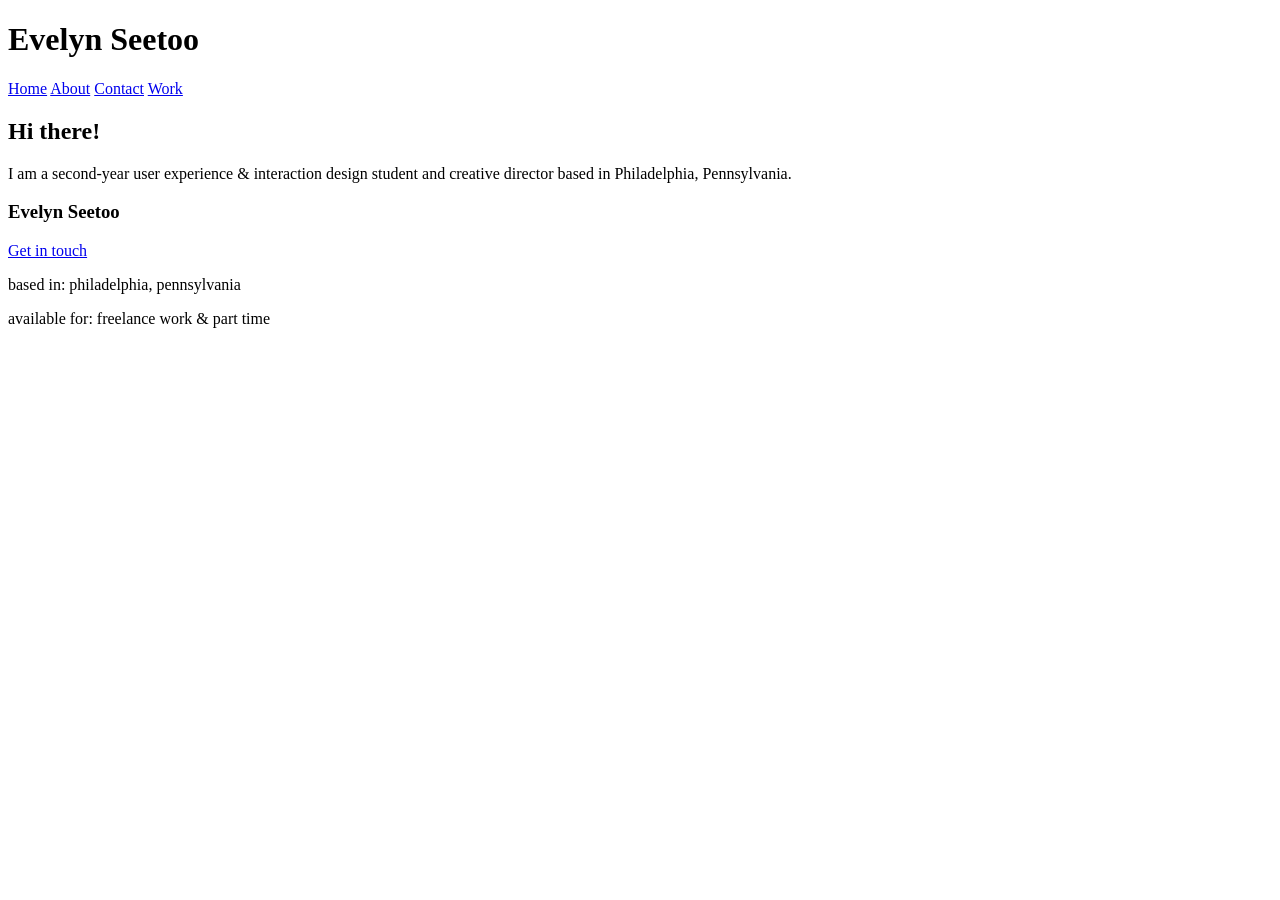
==== index.html @ f8460887 "update links w _blank" ====
<!DOCTYPE html>
<html lang="en">
<head>
    <meta charset="UTF-8">
    <meta name="viewport" content="width=device-width, initial-scale=1.0">
    <title>Evelyn Seetoo</title>
</head>
<body>
    <header>
        <h1>Evelyn Seetoo</h1>
    </header>

    <nav>
        <a href="index.html">Home</a>
        <a href="about.html">About</a>
        <a href="contact.html">Contact</a>
        <a href="work.html">Work</a>
    </nav>
    <main>
        <h2>Hi there!</h2>
        <p>I am a second-year user experience & interaction design student and creative director based in Philadelphia, Pennsylvania.</p>
    </main> 
    <footer>
        <div>
        <h3>Evelyn Seetoo</h3>
          <!-- Prompt answered by Google AI Overview: "html add email link"-->
        <p><a href="mailto:evieseetoo@gmail.com">Get in touch</a>
        <p>based in: philadelphia, pennsylvania</p>
        <p>available for: freelance work & part time</p>
        </div> 
    </footer>   
</body>
</html>
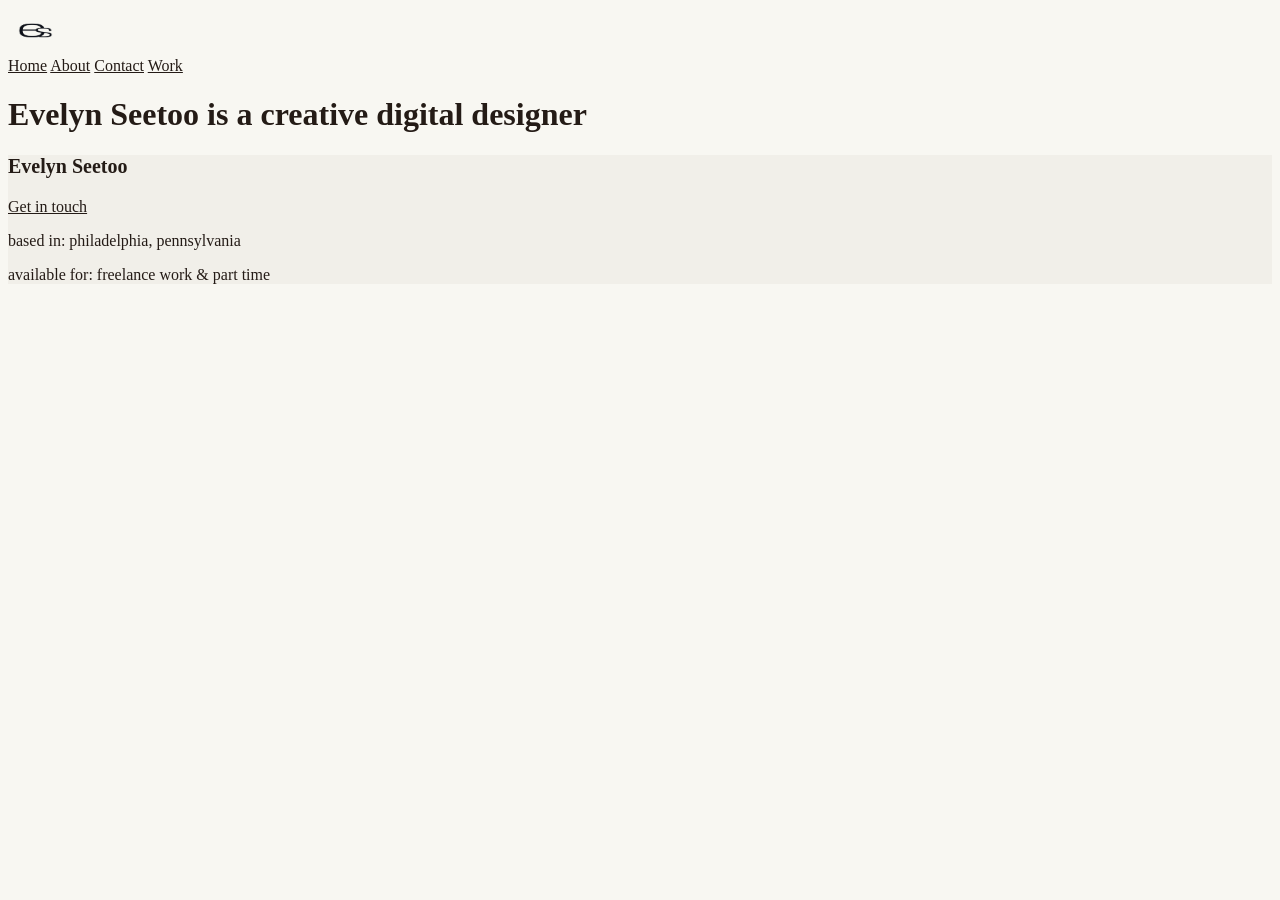
==== commit d2c196dc: "update add css root filled out colors and applied them throughout styleguide" ====
--- a/index.html
+++ b/index.html
@@ -4,12 +4,12 @@
     <meta charset="UTF-8">
     <meta name="viewport" content="width=device-width, initial-scale=1.0">
     <title>Evelyn Seetoo</title>
+    <link rel="stylesheet" href="styles.css">
 </head>
 <body>
     <header>
-        <h1>Evelyn Seetoo</h1>
+        <img src = "media/logo/ES_LOGO.png" alt = "lowercase letters e and s" width = "55" height = "45">
     </header>
-
     <nav>
         <a href="index.html">Home</a>
         <a href="about.html">About</a>
@@ -17,14 +17,13 @@
         <a href="work.html">Work</a>
     </nav>
     <main>
-        <h2>Hi there!</h2>
-        <p>I am a second-year user experience & interaction design student and creative director based in Philadelphia, Pennsylvania.</p>
+        <h1>Evelyn Seetoo is a creative digital designer</h1>
     </main> 
     <footer>
         <div>
         <h3>Evelyn Seetoo</h3>
           <!-- Prompt answered by Google AI Overview: "html add email link"-->
-        <p><a href="mailto:evieseetoo@gmail.com">Get in touch</a>
+        <p><a href="mailto:evieseetoo@gmail.com" target="_blank" rel="noopener noreferrer">Get in touch</a>
         <p>based in: philadelphia, pennsylvania</p>
         <p>available for: freelance work & part time</p>
         </div> 
--- a/styles.css
+++ b/styles.css
@@ -0,0 +1,108 @@
+:root{
+    --background-beige: #F8F7F2;
+    --footer-beige: #F1EFE9;
+    --dark-text: #241B16;
+    --light-text: #ccc;
+    --accent-red: #E8334A;
+    --accent-blue: #0057E1;
+}
+
+body {
+    background: var(--background-beige);
+    color: var(--dark-text);
+}   
+
+body a {
+    color: var(--dark-text);
+}
+
+body a:hover {
+    color: var(--accent-blue);
+}
+
+header {
+    background: var(--background-beige);
+    color: var(--dark-text);
+}
+
+nav {
+    background: var(--background-beige);
+    color: var(--dark-text);
+}
+
+nav a {
+    color: var(--dark-text);
+}
+
+nav a:hover {
+    color: var(--accent-blue);
+}  
+
+main {
+    background: var(--background-beige);
+    color: var(--dark-text);
+}
+
+main a {
+    color: var(--dark-text);
+}
+
+main a:hover {
+    color: var(--accent-blue);
+}
+
+main #contact_main {
+    background: var(--accent-red);
+    color: var(--light-text);
+}
+
+footer {
+    background: var(--footer-beige);
+    color: var(--dark-text);
+}
+
+footer a {
+    color: var(--dark-text);
+}
+
+footer a:hover {
+    color: var(--accent-blue);
+}
+
+
+.button {
+    background: var(--footer-beige);
+    color: var(--dark-text);
+}
+
+button a:hover {
+    background: var(--accent-blue);
+    color: #fff;
+}
+
+button :focus-visible {
+    outline: 2px solid var(--accent-blue);
+    outline-offset: 2px;
+}
+
+
+h1 {
+    font-size: 2em;
+}
+
+h2 {
+    font-size: 1.5em;
+}
+
+h3 {
+    font-size: 1.25em;
+}
+
+p {
+    font-size: 1em;
+}
+
+
+main p {
+    /* main p selector */
+}
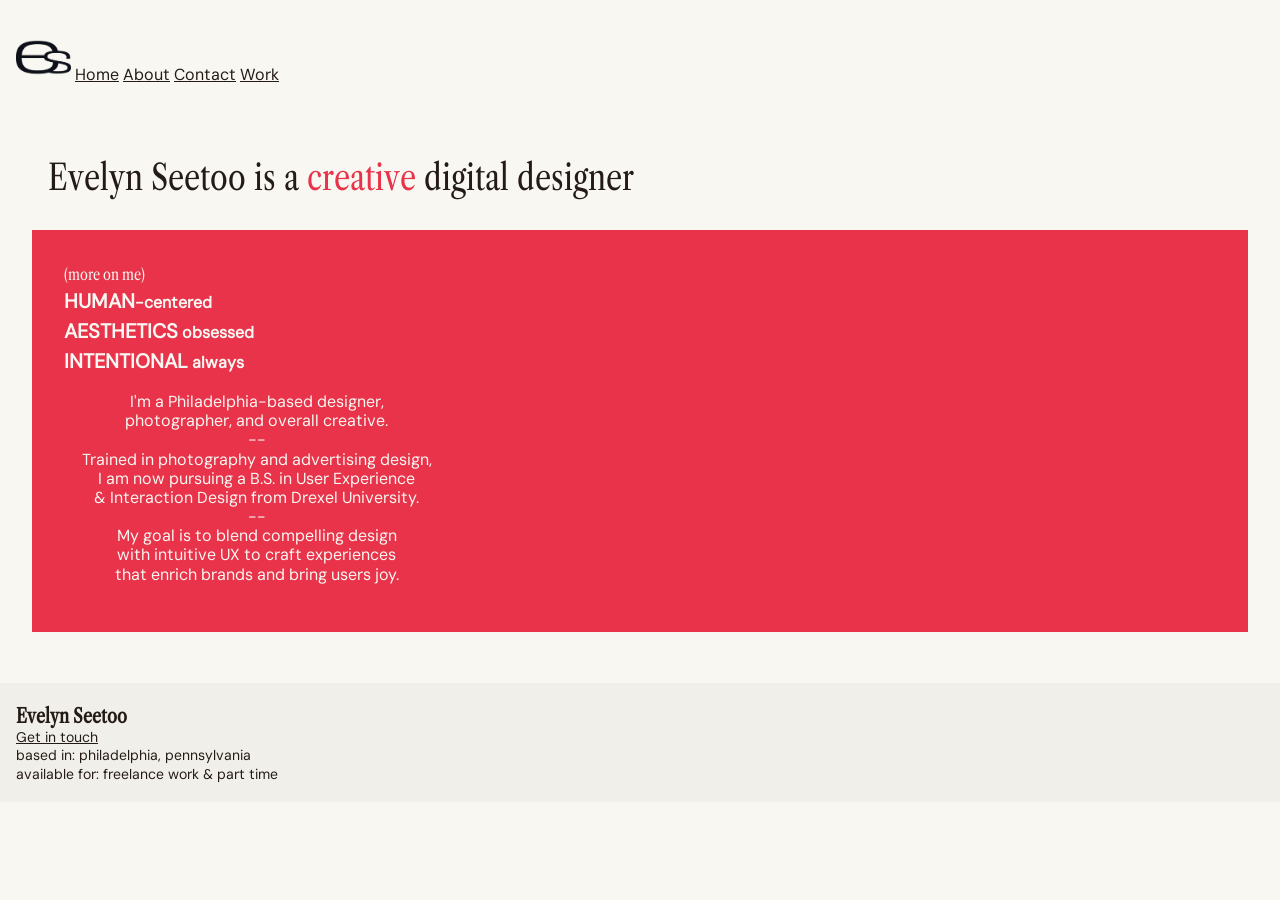
==== commit 2c0a4322: "update start box" ====
--- a/index.html
+++ b/index.html
@@ -8,16 +8,34 @@
 </head>
 <body>
     <header>
-        <img src = "media/logo/ES_LOGO.png" alt = "lowercase letters e and s" width = "55" height = "45">
+       
     </header>
     <nav>
+        <img src = "media/logo/ES_LOGO.png" alt = "lowercase letters e and s" width = "55" height = "45">
         <a href="index.html">Home</a>
         <a href="about.html">About</a>
         <a href="contact.html">Contact</a>
         <a href="work.html">Work</a>
+
     </nav>
     <main>
-        <h1>Evelyn Seetoo is a creative digital designer</h1>
+        <div id = "intro">
+            <h1 id="ES">Evelyn Seetoo is a <span id="creative">creative</span> digital designer</h1>
+        </div>
+
+        <div id = "more_on_me">
+            <h4 id =>(more on me)</h4>
+            <p class ="about_adj"> <span class = "about_emphasis">HUMAN</span>-centered<p>
+            <p class ="about_adj"> <span class = "about_emphasis">AESTHETICS</span> obsessed</p>
+            <p class ="about_adj"> <span class = "about_emphasis">INTENTIONAL</span> always</p>
+            <div id = "more_text">
+            <p>I'm a Philadelphia-based designer, photographer, and overall creative.</p>
+            <p> -- </p>
+            <p>Trained in photography and advertising design, I am now pursuing a B.S. in User Experience & Interaction Design from Drexel University.</p>
+            <p> -- </p>
+            <p>My goal is to blend compelling design with intuitive UX to craft experiences that enrich brands and bring users joy.</p>
+            </div>
+        </div>
     </main> 
     <footer>
         <div>
--- a/styles.css
+++ b/styles.css
@@ -5,7 +5,82 @@
     --light-text: #ccc;
     --accent-red: #E8334A;
     --accent-blue: #0057E1;
-}
+
+    --font-size-small: 0.875rem; 
+    --font-size-base: 1rem;
+    --font-size-large: 1.25rem; 
+    --font-size-h2: 1.5rem; 
+    --font-size-heading: 2.25rem; 
+
+    --space-base: 1rem;
+}
+
+* {
+    box-sizing: border-box;
+    margin: 0;
+    padding: 0;
+}
+
+
+
+
+@font-face {
+    font-family: 'Xmind-Italic';
+    src: url('fonts/Xmind-Italic.woff2') format('woff2');
+    font-weight: normal;
+    font-style: italic;
+    font-display: swap;
+}
+
+@font-face {
+    font-family: 'Xmind';
+    src: url('fonts/Xmind-Regular.woff2') format('woff2');
+    font-weight: normal;
+    font-style: normal;
+    font-display: swap;
+}
+
+@font-face {
+    font-family: 'Belgrano';
+    src: url('fonts/Belgrano-Regular.woff2') format('woff2');
+    font-weight: normal;
+    font-style: normal;
+    font-display: swap;
+}
+
+@font-face {
+    font-family: 'DM Sans Italic';
+    src: url('fonts/DMSans-9ptItalic.woff2') format('woff2');
+    font-weight: normal;
+    font-style: italic;
+    font-display: swap;
+
+}   @font-face {
+    font-family: 'DM Sans';
+    src: url('fonts/DMSans-9ptRegular.woff2') format('woff2');
+    font-weight: normal;
+    font-style: normal;
+    font-display: swap;
+}
+
+@font-face {
+    font-family: 'Libre Italic';
+    src: url('fonts/LibreCaslonCondensed-Italic.woff2') format('woff2');
+    font-weight: normal;
+    font-style: italic;
+    font-display: swap;
+}
+
+@font-face {
+    font-family: 'Libre';
+    src: url('fonts/LibreCaslonCondensed-Regular.woff2') format('woff2');
+    font-weight: normal;
+    font-style: normal;
+    font-display: swap;
+}
+
+
+
 
 body {
     background: var(--background-beige);
@@ -20,6 +95,15 @@
     color: var(--accent-blue);
 }
 
+body#contact {
+    background: var(--accent-red);
+    color: var(--dark-text);
+}
+
+#contact-me a{
+    font-size: var(--font-size-base);
+}
+
 header {
     background: var(--background-beige);
     color: var(--dark-text);
@@ -28,6 +112,23 @@
 nav {
     background: var(--background-beige);
     color: var(--dark-text);
+     font-family: 
+       'DM Sans',
+        system-ui,
+		-apple-system,
+		BlinkMacSystemFont,
+		'Segoe UI',
+		Roboto,
+		sans-serif;
+    font-weight: 400;
+    font-size: var(--font-size-base);
+    margin-block: var(--space-base);
+    margin-inline: auto;
+    padding: 1.2rem 1rem;
+}
+
+.nav_links {
+    justify-content: left;
 }
 
 nav a {
@@ -41,28 +142,72 @@
 main {
     background: var(--background-beige);
     color: var(--dark-text);
-}
+    margin-block: var(--space-base);
+    margin-inline: auto;
+    padding: 1.2rem 1rem;
+}
+
+#ES {
+    padding: 1.2rem 2rem;
+}
+
+#creative {
+    color: var(--accent-red);
+}
+
 
 main a {
     color: var(--dark-text);
+    font-family: 
+       'DM Sans',
+        system-ui,
+		-apple-system,
+		BlinkMacSystemFont,
+		'Segoe UI',
+		Roboto,
+		sans-serif;
+    font-weight: 550;
+    font-size: var(--font-size-large);
 }
 
 main a:hover {
     color: var(--accent-blue);
 }
 
-main #contact_main {
-    background: var(--accent-red);
-    color: var(--light-text);
-}
-
 footer {
     background: var(--footer-beige);
     color: var(--dark-text);
+    line-height: 1.3;
+    margin-block: var(--space-base);
+    margin-inline: auto;
+    padding: 1.2rem 1rem;
+}
+
+footer p {
+    font-family: 
+       'DM Sans',
+        system-ui,
+        -apple-system,
+        BlinkMacSystemFont,
+        'Segoe UI',
+        Roboto,
+        sans-serif;
+    font-weight: 400;
+    font-size: var(--font-size-small);
 }
 
 footer a {
     color: var(--dark-text);
+    font-family: 
+       'DM Sans',
+        system-ui,
+		-apple-system,
+		BlinkMacSystemFont,
+		'Segoe UI',
+		Roboto,
+		sans-serif;
+    font-weight: 550;
+    font-size: var(--font-size-small);
 }
 
 footer a:hover {
@@ -80,29 +225,119 @@
     color: #fff;
 }
 
-button :focus-visible {
+button:focus-visible {
     outline: 2px solid var(--accent-blue);
     outline-offset: 2px;
 }
 
 
 h1 {
-    font-size: 2em;
+    font-size: var(--font-size-heading);
+    font-family: 
+       'Libre',
+        system-ui,
+		-apple-system,
+		BlinkMacSystemFont,
+		'Segoe UI',
+		Roboto,
+		sans-serif;
+        font-weight: 450;
+    line-height: 1;
 }
 
 h2 {
-    font-size: 1.5em;
+    font-size: var(--font-size-h2);
+    font-family: 
+       'Libre',
+        system-ui,
+		-apple-system,
+		BlinkMacSystemFont,
+		'Segoe UI',
+		Roboto,
+		sans-serif;
+    font-weight: 400
 }
 
 h3 {
-    font-size: 1.25em;
+    font-size: var(--font-size-large);
+    font-family: 
+       'Libre',
+        system-ui,
+		-apple-system,
+		BlinkMacSystemFont,
+		'Segoe UI',
+		Roboto,
+		sans-serif;
+    font-weight: 1000
+}
+
+h4 {
+    font-size: var(--font-size-base);
+    font-family: 
+       'Libre',
+        system-ui,
+        -apple-system,
+        BlinkMacSystemFont,
+        'Segoe UI',
+        Roboto,
+        sans-serif;
+    font-weight: 400
 }
 
 p {
-    font-size: 1em;
-}
-
-
-main p {
-    /* main p selector */
-}
+    font-size: var(--font-size-base);
+    font-family: 
+       'DM Sans',
+        system-ui,
+		-apple-system,
+		BlinkMacSystemFont,
+		'Segoe UI',
+		Roboto,
+		sans-serif;
+    font-weight: 400;
+    max-width: 35ch;
+    text-wrap: balance;
+}
+#disaster-description {
+    font-size: var(--font-size-small);
+    font-family: 
+       'DM Sans',
+        system-ui,
+		-apple-system,
+		BlinkMacSystemFont,
+		'Segoe UI',
+		Roboto,
+		sans-serif;
+    font-weight: 400;
+    max-width: 35ch;
+    text-wrap: balance;
+    text-decoration: underline;
+}
+
+#more_on_me {
+    background: var(--accent-red);
+    margin: var(--space-base);
+    line-height: 1.5;
+    padding: 2rem;
+    max-width: 200ch;
+    color: var(--background-beige);
+    font-weight: 300;
+    text-wrap: balance;
+}
+
+
+.about_emphasis {
+    font-size: var(--font-size-large);
+}
+
+.about_adj {
+    font-weight:bold;
+}
+
+#more_text {
+    line-height: 1.2;
+    padding: 1rem 0;
+    text-align: center;
+    text-wrap: balance;
+}
+
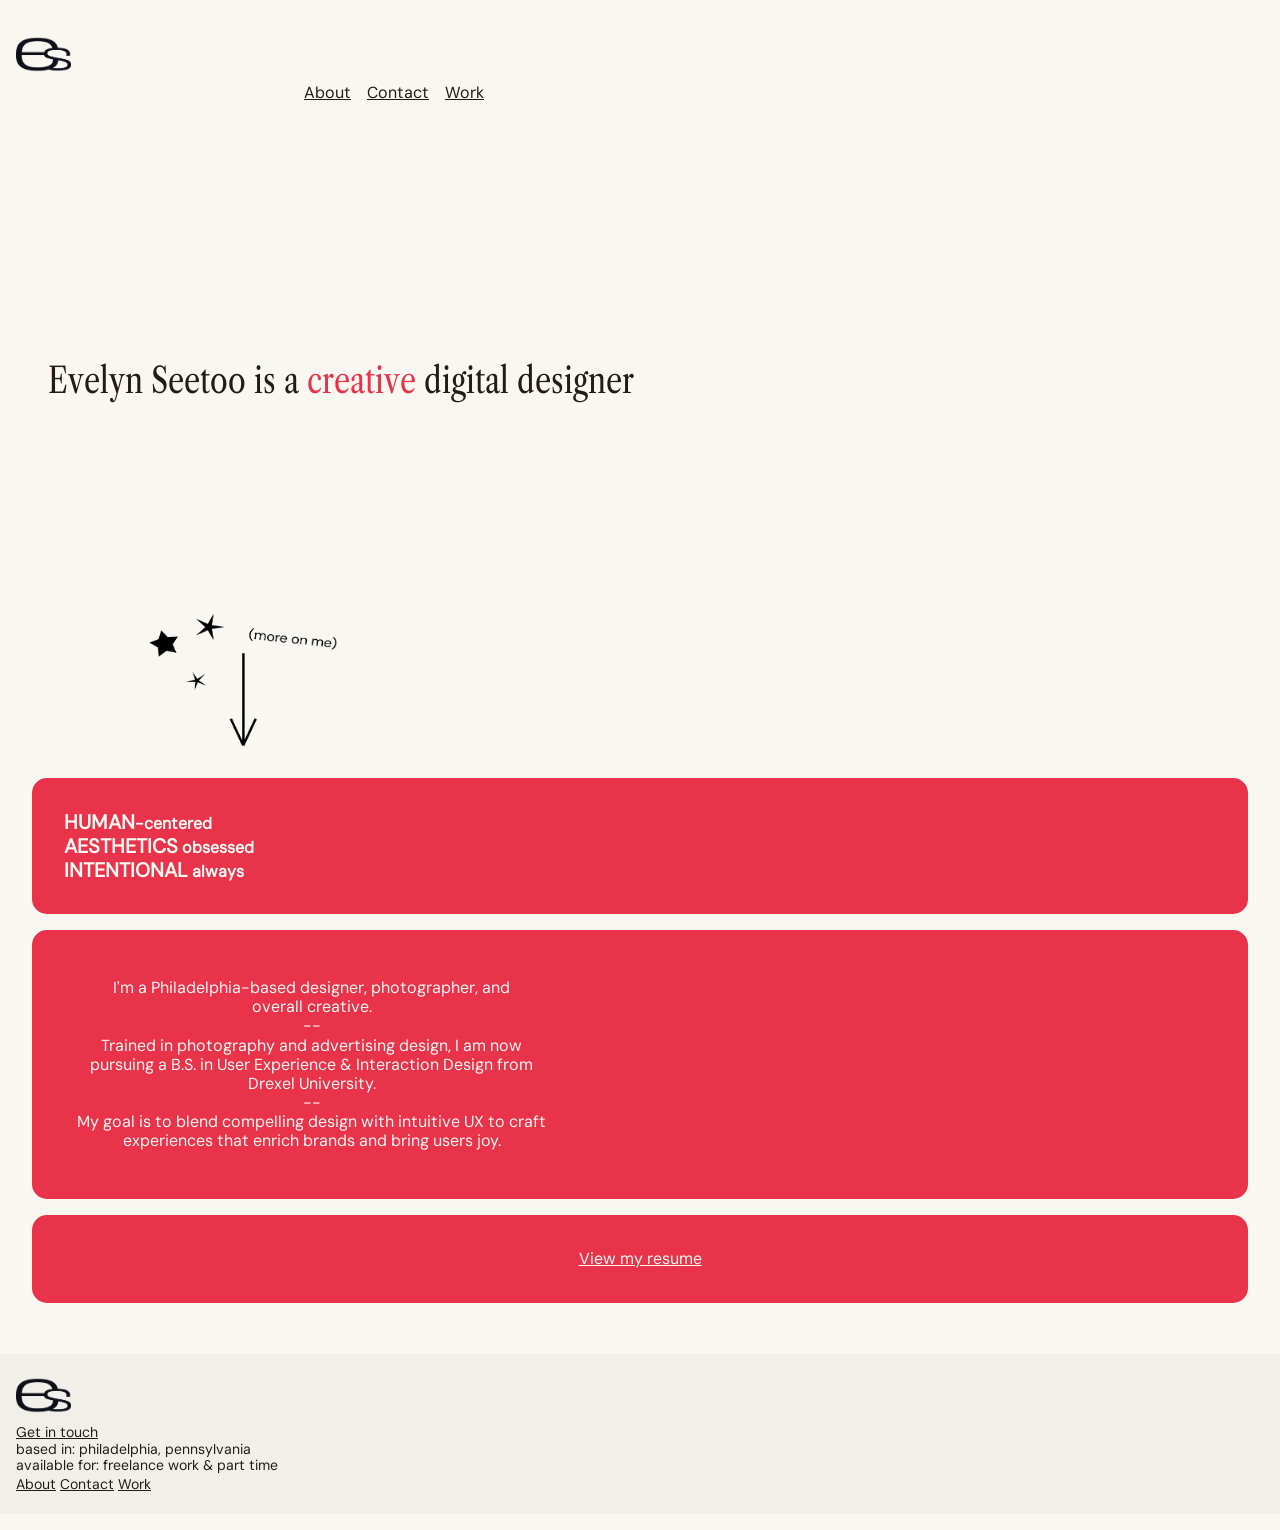
==== commit 822a1dc3: "update lots of boxes" ====
--- a/index.html
+++ b/index.html
@@ -11,23 +11,33 @@
        
     </header>
     <nav>
-        <img src = "media/logo/ES_LOGO.png" alt = "lowercase letters e and s" width = "55" height = "45">
-        <a href="index.html">Home</a>
-        <a href="about.html">About</a>
-        <a href="contact.html">Contact</a>
-        <a href="work.html">Work</a>
-
+        <div class="logo">
+            <a href="index.html">
+                <img src = "media/logo/ES_LOGO.png" alt = "lowercase letters e and s" width = "55" height = "45">
+                </a>
+        </div>
+        <div class="nav-links">
+            <a href="about.html">About</a>
+            <a href="contact.html">Contact</a>
+            <a href="work.html">Work</a>
+        </div>
     </nav>
     <main>
         <div id = "intro">
             <h1 id="ES">Evelyn Seetoo is a <span id="creative">creative</span> digital designer</h1>
         </div>
 
-        <div id = "more_on_me">
-            <h4 id =>(more on me)</h4>
+        <div id = "arrow">
+            <img src = "media/misc/more_arrow.png" alt = "downward arrow and text that reads more on me" width = "230" height = "150">
+        </div>
+
+        <div id = "more_on_me1">
             <p class ="about_adj"> <span class = "about_emphasis">HUMAN</span>-centered<p>
             <p class ="about_adj"> <span class = "about_emphasis">AESTHETICS</span> obsessed</p>
             <p class ="about_adj"> <span class = "about_emphasis">INTENTIONAL</span> always</p>
+        </div>
+        
+        <div id = "more_on_me2">
             <div id = "more_text">
             <p>I'm a Philadelphia-based designer, photographer, and overall creative.</p>
             <p> -- </p>
@@ -36,14 +46,23 @@
             <p>My goal is to blend compelling design with intuitive UX to craft experiences that enrich brands and bring users joy.</p>
             </div>
         </div>
+
+        <div class = "red-box-link">
+            <a id="resume-link" href="https://drive.google.com/file/d/1tbAzvRfdr1KROonHQZoAgHc42u5cNq7V/view?usp=sharing" target="_blank" rel="noopener noreferrer">View my resume</a>
+        </div>
     </main> 
     <footer>
         <div>
-        <h3>Evelyn Seetoo</h3>
+            <a href="index.html">
+                <img src = "media/logo/ES_LOGO.png" alt = "lowercase letters e and s" width = "55" height = "45">
+                </a>
           <!-- Prompt answered by Google AI Overview: "html add email link"-->
         <p><a href="mailto:evieseetoo@gmail.com" target="_blank" rel="noopener noreferrer">Get in touch</a>
         <p>based in: philadelphia, pennsylvania</p>
         <p>available for: freelance work & part time</p>
+        <a href="about.html">About</a>
+        <a href="contact.html">Contact</a>
+        <a href="work.html">Work</a>
         </div> 
     </footer>   
 </body>
--- a/styles.css
+++ b/styles.css
@@ -95,9 +95,13 @@
     color: var(--accent-blue);
 }
 
-body#contact {
-    background: var(--accent-red);
-    color: var(--dark-text);
+#contact-me {
+    margin-block: var(--space-base);
+    margin-inline: auto;
+    padding: 1.2rem 1rem;
+    line-height: 1.3;
+    background: var(--footer-beige);
+    border: var(--dark-text) 1px solid;
 }
 
 #contact-me a{
@@ -124,12 +128,9 @@
     font-size: var(--font-size-base);
     margin-block: var(--space-base);
     margin-inline: auto;
-    padding: 1.2rem 1rem;
-}
-
-.nav_links {
-    justify-content: left;
-}
+    padding: 1rem 1rem;
+}
+
 
 nav a {
     color: var(--dark-text);
@@ -139,16 +140,25 @@
     color: var(--accent-blue);
 }  
 
+.nav-links {
+    display: flex;
+    gap: 1rem;
+    align-items: center;
+    padding: 0rem 18rem;
+}
+
+.logo{
+    display: flex;
+    align-items: center;
+}
+
 main {
     background: var(--background-beige);
     color: var(--dark-text);
     margin-block: var(--space-base);
     margin-inline: auto;
     padding: 1.2rem 1rem;
-}
-
-#ES {
-    padding: 1.2rem 2rem;
+    line-height: 1.3;
 }
 
 #creative {
@@ -181,6 +191,7 @@
     margin-block: var(--space-base);
     margin-inline: auto;
     padding: 1.2rem 1rem;
+    gap: 2rem;
 }
 
 footer p {
@@ -243,6 +254,8 @@
 		sans-serif;
         font-weight: 450;
     line-height: 1;
+    margin-block: var(--space-base);
+    
 }
 
 h2 {
@@ -255,7 +268,9 @@
 		'Segoe UI',
 		Roboto,
 		sans-serif;
-    font-weight: 400
+    font-weight: 400;
+    line-height: 1;
+    margin-block: var(--space-base);
 }
 
 h3 {
@@ -268,7 +283,9 @@
 		'Segoe UI',
 		Roboto,
 		sans-serif;
-    font-weight: 1000
+    font-weight: 1000;
+    line-height: .5;
+    margin-block: var(--space-base);
 }
 
 h4 {
@@ -281,7 +298,9 @@
         'Segoe UI',
         Roboto,
         sans-serif;
-    font-weight: 400
+    font-weight: 400;
+    line-height: 1;
+    margin-block: var(--space-base);
 }
 
 p {
@@ -295,8 +314,9 @@
 		Roboto,
 		sans-serif;
     font-weight: 400;
-    max-width: 35ch;
-    text-wrap: balance;
+    max-width: 45ch;
+    text-wrap: pretty;
+    line-height: 1.2;
 }
 #disaster-description {
     font-size: var(--font-size-small);
@@ -314,15 +334,71 @@
     text-decoration: underline;
 }
 
-#more_on_me {
+#more_on_me1 {
     background: var(--accent-red);
     margin: var(--space-base);
     line-height: 1.5;
     padding: 2rem;
-    max-width: 200ch;
     color: var(--background-beige);
     font-weight: 300;
     text-wrap: balance;
+    border-radius: 15px;
+}
+
+
+
+#more_on_me2 {
+    background: var(--accent-red);
+    margin: var(--space-base);
+    line-height: 1.5;
+    padding: 2rem;
+    color: var(--background-beige);
+    font-weight: 300;
+    text-wrap: balance;
+    border-radius: 15px;
+}
+
+
+.red-box-link {
+    background: var(--accent-red);
+    margin: var(--space-base);
+    line-height: 1.5;
+    padding: 2rem;
+    color: var(--background-beige);
+    font-weight: 300;
+    text-wrap: balance;
+    border-radius: 15px;
+    text-align: center;
+}
+
+.red-box-link a {
+    color: var(--background-beige);
+    text-decoration: underline;
+}
+
+.red-box-link a:hover {
+    color: var(--dark-text);
+    text-decoration: underline;
+}
+
+#resume-link{
+    font-size: var(--font-size-base);
+    font-family: 
+       'DM Sans',
+        system-ui,
+		-apple-system,
+		BlinkMacSyste mFont,
+		'Segoe UI',
+		Roboto,
+		sans-serif;
+    font-weight: 400;
+    max-width: 35ch;
+    text-wrap: balance;
+    color: var(--background-beige);
+}
+
+#resume-link:hover {
+    color: var(--dark-text);
 }
 
 
@@ -341,3 +417,32 @@
     text-wrap: balance;
 }
 
+#ES {
+    padding: 12rem 2rem;
+}
+
+#arrow {
+    padding: 0rem 0rem 0rem 7rem;
+}
+
+.experience_description {
+    background: var(--footer-beige);
+    text-wrap: balance;
+    border-radius: 15px;
+    padding: 1rem;
+    border: 1px solid var(--dark-text);
+}
+
+#about {
+    margin-block: var(--space-base);
+    margin-inline: auto;
+    padding: 1.2rem 1rem;
+    line-height: 1.3;
+    margin-top: 2rem;
+    margin-bottom: 2rem;
+}
+
+
+
+
+
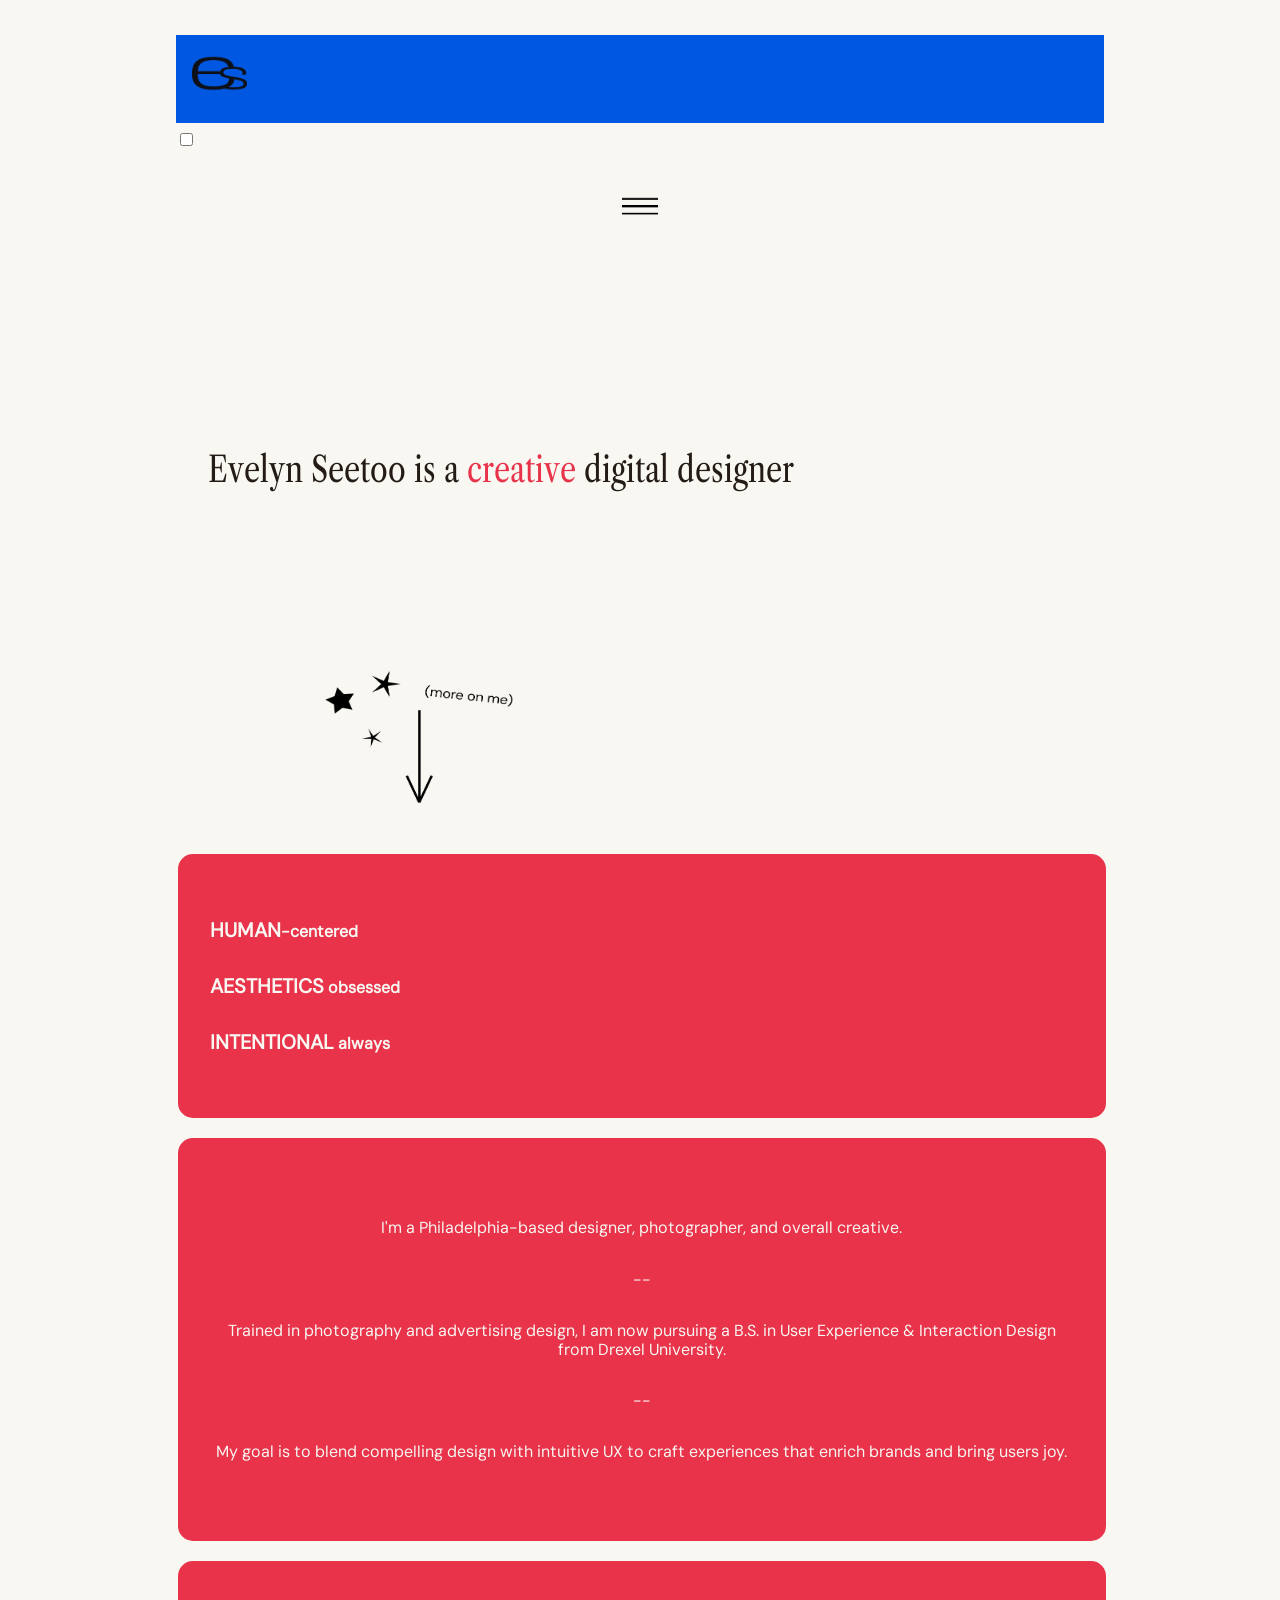
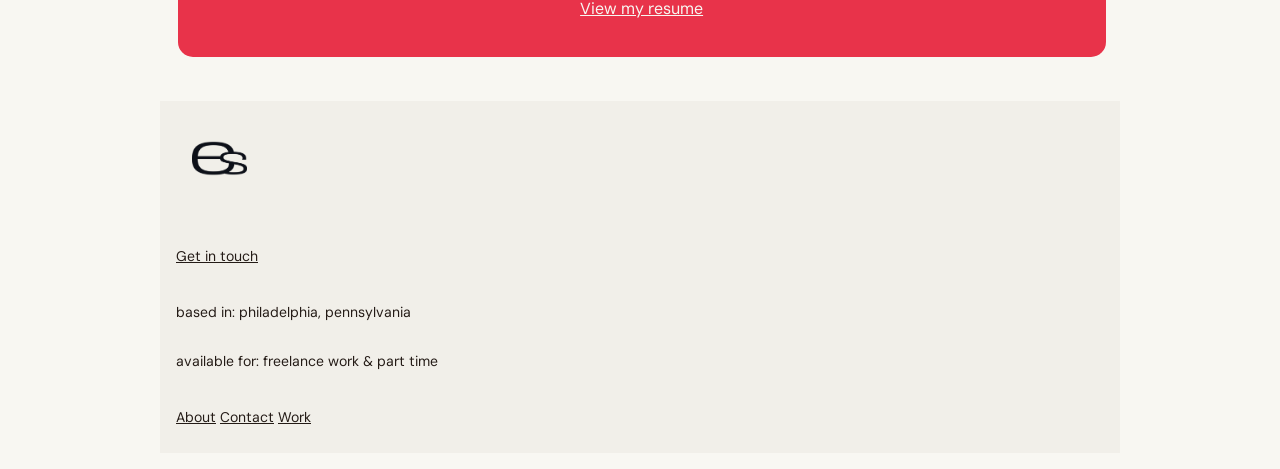
==== commit a040f620: "update begin menu" ====
--- a/index.html
+++ b/index.html
@@ -8,20 +8,35 @@
 </head>
 <body>
     <header>
-       
-    </header>
-    <nav>
-        <div class="logo">
+         <div class="logo">
             <a href="index.html">
                 <img src = "media/logo/ES_LOGO.png" alt = "lowercase letters e and s" width = "55" height = "45">
                 </a>
         </div>
+       <div class = menu>
+        <div class = menu-controls>
+        <input type = "checkbox" id="menu-state" class="visually-hidden"/>
+        <label for ="menu-state" class="menu-toggle">
+            <span class ="visually-hidden"></span>
+            <span class = "icon icon-open" aria-hidden="true">
+                <img src = "media/GD/menu-icon-burger.png" width = "40" height = "48" alt = "" aria-hidden = "true" />
+            </span>
+            <span class = "icon icon-close" aria-hidden="true">
+                <img src = "media/GD/menu-icon-x.png" width = "48" height = "48" alt = "" aria-hidden = "true" />
+            </span>
+        </label>
+        </div>
+       </div>
+       <nav id = "nav">
         <div class="nav-links">
-            <a href="about.html">About</a>
-            <a href="contact.html">Contact</a>
-            <a href="work.html">Work</a>
+            <ul>
+            <li><a href="about.html">About</a></li>
+            <li>><a href="contact.html">Contact</a></li>
+            <li><a href="work.html"> Work</a></li>
+            </ul>
         </div>
     </nav>
+    </header>
     <main>
         <div id = "intro">
             <h1 id="ES">Evelyn Seetoo is a <span id="creative">creative</span> digital designer</h1>
--- a/styles.css
+++ b/styles.css
@@ -1,6 +1,7 @@
 :root{
     --background-beige: #F8F7F2;
     --footer-beige: #F1EFE9;
+    --beige3: #E6E0D8;
     --dark-text: #241B16;
     --light-text: #ccc;
     --accent-red: #E8334A;
@@ -17,8 +18,6 @@
 
 * {
     box-sizing: border-box;
-    margin: 0;
-    padding: 0;
 }
 
 
@@ -102,6 +101,7 @@
     line-height: 1.3;
     background: var(--footer-beige);
     border: var(--dark-text) 1px solid;
+    border-radius: 15px;
 }
 
 #contact-me a{
@@ -111,7 +111,81 @@
 header {
     background: var(--background-beige);
     color: var(--dark-text);
-}
+    
+
+    margin-block: var(--space-base);
+    margin-inline: auto;
+    padding: 1.2rem 1rem;
+    width: 100%;
+    max-width: 60rem;
+    
+  
+
+    .menu-toggle {
+        font-size: 1.75rem;
+        line-height: 1;
+
+        width: 100%;
+        max-width: 60rem;
+
+       
+
+        &:hover {
+            background-color: var(--footer-beige);
+        }
+    }
+
+    .icon {
+        text-align: center;
+        height: 100%;
+        display: block;
+
+        position: relative;
+        top:1rem;
+    }
+
+    .icon-close {
+        display:none;
+    }
+
+    #menu-state:checked ~ .menu-toggle {
+        .icon-open {
+            display: none;
+        }
+
+        .icon-close {
+            display: block;
+        }
+    }
+}
+ .logo {
+    position: sticky;
+	top: 0;
+	z-index: 10;
+    background-color: #0057E1;
+ }
+
+ #nav {
+    background-color: var(--accent-red);
+    width: 100%;
+    margin-block-start: 0.75rem;
+    display:none;
+
+    li {
+        padding:0;
+        border-top: 1px solid;
+
+        a{
+            color:var(--accent-blue);
+            padding: var(--space-base);
+            display:block;
+        }
+    }
+
+    .header-controls:has(#menu-state:checked) ~ #nav {
+        display:block;
+    }
+ }
 
 nav {
     background: var(--background-beige);
@@ -129,8 +203,14 @@
     margin-block: var(--space-base);
     margin-inline: auto;
     padding: 1rem 1rem;
-}
-
+    width: 100%;
+    max-width: 60rem;
+}
+
+
+a {
+    line-height: 2rem;
+}
 
 nav a {
     color: var(--dark-text);
@@ -140,17 +220,8 @@
     color: var(--accent-blue);
 }  
 
-.nav-links {
-    display: flex;
-    gap: 1rem;
-    align-items: center;
-    padding: 0rem 18rem;
-}
-
-.logo{
-    display: flex;
-    align-items: center;
-}
+
+
 
 main {
     background: var(--background-beige);
@@ -159,6 +230,10 @@
     margin-inline: auto;
     padding: 1.2rem 1rem;
     line-height: 1.3;
+    width: 100%;
+    max-width: 60rem;
+    margin-left: auto;
+    margin-right: auto;
 }
 
 #creative {
@@ -191,7 +266,8 @@
     margin-block: var(--space-base);
     margin-inline: auto;
     padding: 1.2rem 1rem;
-    gap: 2rem;
+    width: 100%;
+    max-width: 60rem;
 }
 
 footer p {
@@ -241,6 +317,9 @@
     outline-offset: 2px;
 }
 
+img {
+    margin: var(--space-base);
+}
 
 h1 {
     font-size: var(--font-size-heading);
@@ -255,6 +334,8 @@
         font-weight: 450;
     line-height: 1;
     margin-block: var(--space-base);
+    width: 100%;
+    max-width: 60rem;
     
 }
 
@@ -271,6 +352,8 @@
     font-weight: 400;
     line-height: 1;
     margin-block: var(--space-base);
+    width: 100%;
+    max-width: 60rem;
 }
 
 h3 {
@@ -286,6 +369,8 @@
     font-weight: 1000;
     line-height: .5;
     margin-block: var(--space-base);
+    width: 100%;
+    max-width: 60rem;
 }
 
 h4 {
@@ -301,6 +386,8 @@
     font-weight: 400;
     line-height: 1;
     margin-block: var(--space-base);
+    width: 100%;
+    max-width: 60rem;
 }
 
 p {
@@ -317,6 +404,10 @@
     max-width: 45ch;
     text-wrap: pretty;
     line-height: 1.2;
+    width: 100%;
+    max-width: 60rem;
+    margin: 2rem 0rem;
+    margin-inline: auto;
 }
 #disaster-description {
     font-size: var(--font-size-small);
@@ -332,17 +423,21 @@
     max-width: 35ch;
     text-wrap: balance;
     text-decoration: underline;
+    width: 100%;
+    max-width: 60rem;
 }
 
 #more_on_me1 {
     background: var(--accent-red);
-    margin: var(--space-base);
     line-height: 1.5;
     padding: 2rem;
     color: var(--background-beige);
     font-weight: 300;
     text-wrap: balance;
     border-radius: 15px;
+    width: 100%;
+    max-width: 60rem;
+    margin: 1.25rem .1rem;
 }
 
 
@@ -356,6 +451,9 @@
     font-weight: 300;
     text-wrap: balance;
     border-radius: 15px;
+    width: 100%;
+    max-width: 60rem;
+    margin: 1.25rem .1rem;
 }
 
 
@@ -369,6 +467,9 @@
     text-wrap: balance;
     border-radius: 15px;
     text-align: center;
+    width: 100%;
+    max-width: 60rem;
+    margin: .5rem .1rem;
 }
 
 .red-box-link a {
@@ -392,9 +493,9 @@
 		Roboto,
 		sans-serif;
     font-weight: 400;
-    max-width: 35ch;
     text-wrap: balance;
     color: var(--background-beige);
+    
 }
 
 #resume-link:hover {
@@ -415,10 +516,14 @@
     padding: 1rem 0;
     text-align: center;
     text-wrap: balance;
+    width: 100%;
+    max-width: 60rem;
 }
 
 #ES {
-    padding: 12rem 2rem;
+    padding: 9rem 2rem;
+    width: 100%;
+    max-width: 60rem;
 }
 
 #arrow {
@@ -429,8 +534,18 @@
     background: var(--footer-beige);
     text-wrap: balance;
     border-radius: 15px;
-    padding: 1rem;
+    padding: .8rem;
     border: 1px solid var(--dark-text);
+    width: 100%;
+    max-width: 60rem;
+    margin: 2rem 0rem;
+    line-height: 1.2;
+}
+
+.exp-shadow {
+    background: var(--beige3);
+    padding: .8rem;
+    border-radius: 15px;
 }
 
 #about {
@@ -440,9 +555,30 @@
     line-height: 1.3;
     margin-top: 2rem;
     margin-bottom: 2rem;
-}
-
-
-
-
-
+    width: 100%;
+    max-width: 60rem;
+}
+
+#about-sections {
+    width: 100%;
+    max-width: 50rem;
+    margin: 1rem auto;
+    padding: 1rem;
+    text-align: inherit;
+    background-color: var(--footer-beige);
+    border: 1px solid var(--dark-text);
+    border-radius: 15px;
+}
+
+#about-sections a {
+    padding: 1.5rem;
+}
+
+.project-caption {
+    margin-bottom: 2rem;
+}
+
+
+
+
+
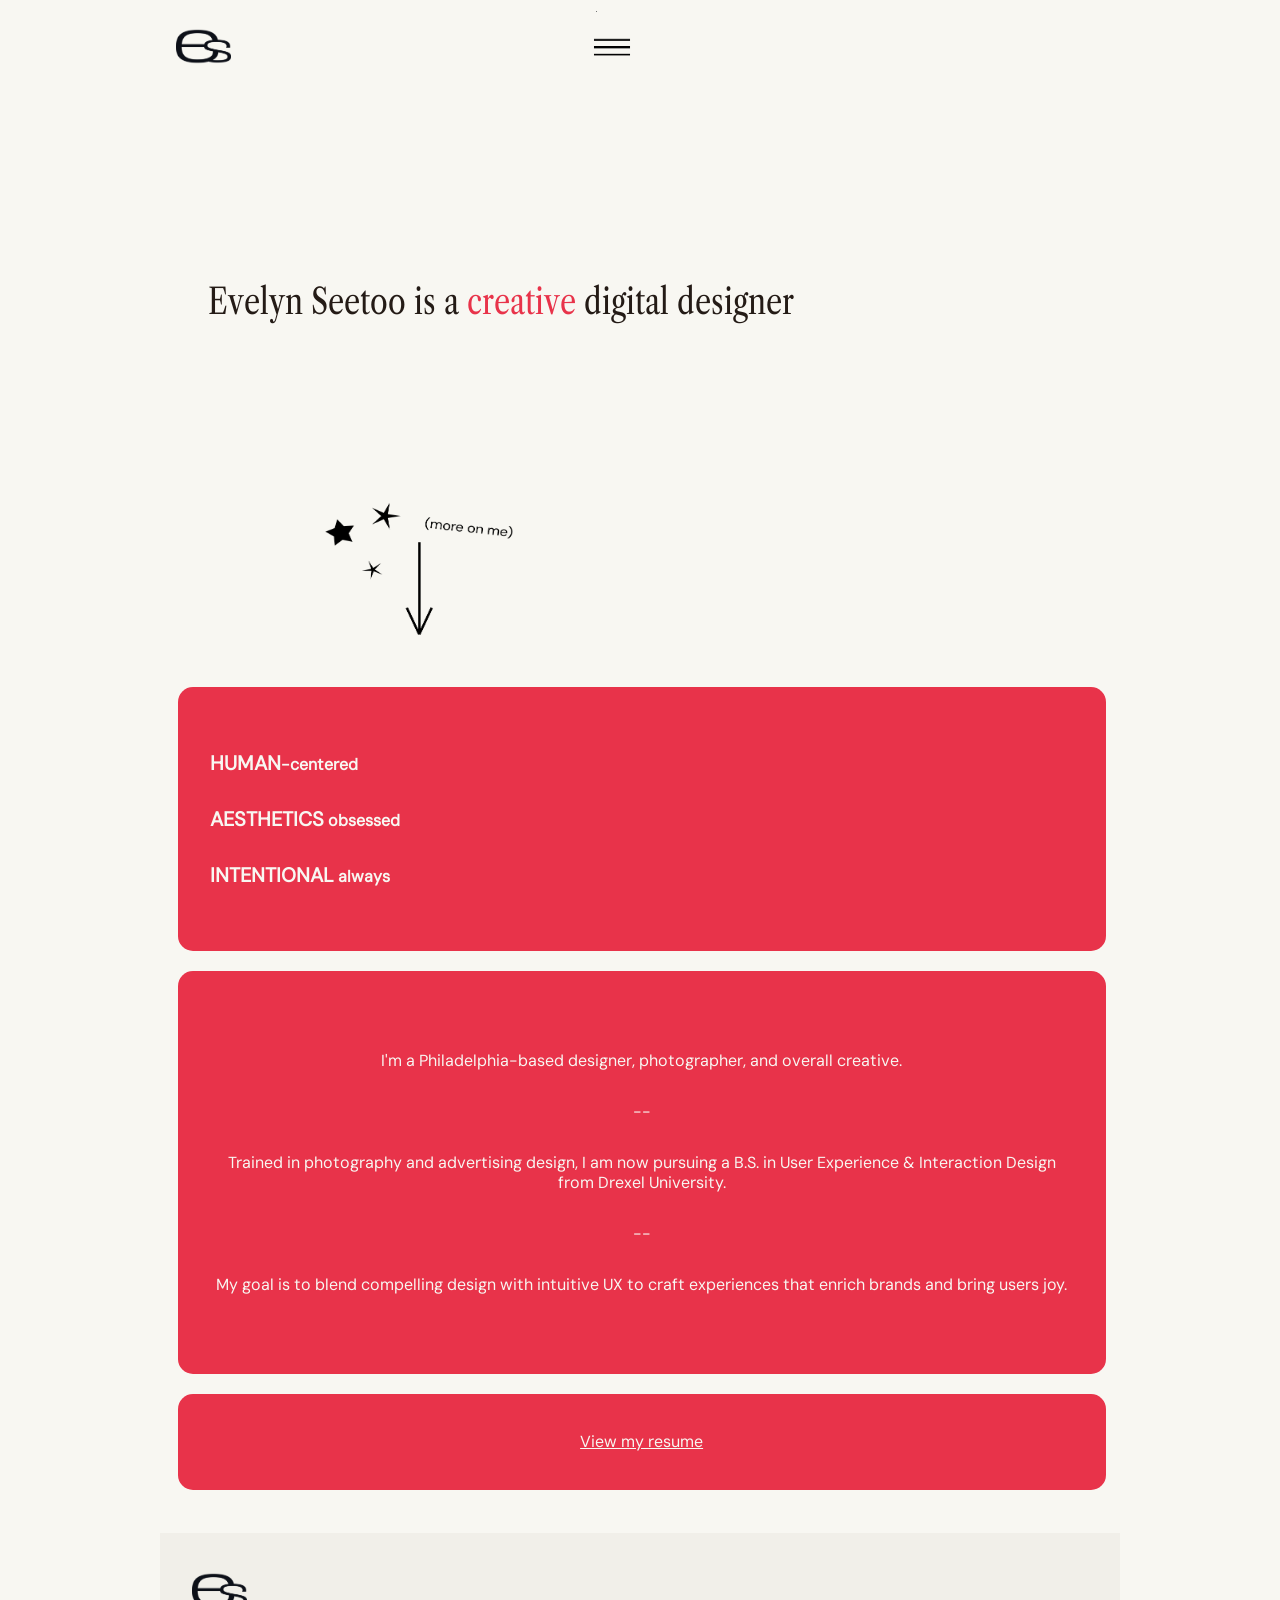
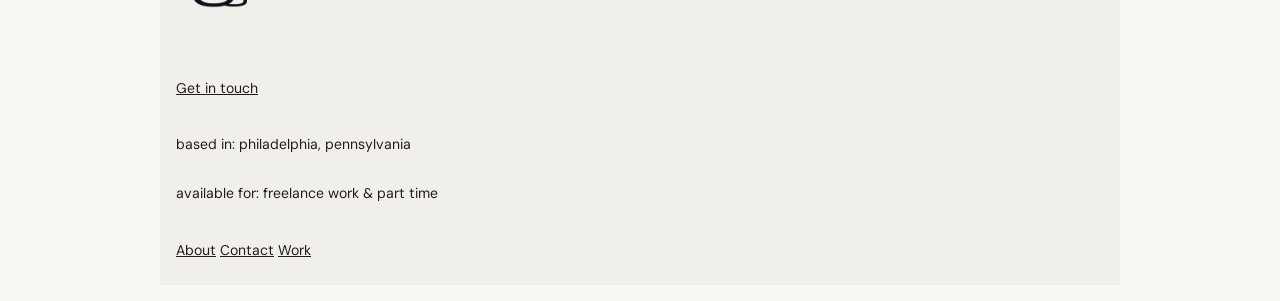
==== commit a633fa0f: "update add sticky manu" ====
--- a/index.html
+++ b/index.html
@@ -8,34 +8,34 @@
 </head>
 <body>
     <header>
-         <div class="logo">
+        <div id="logo">
             <a href="index.html">
-                <img src = "media/logo/ES_LOGO.png" alt = "lowercase letters e and s" width = "55" height = "45">
-                </a>
+                <img src="media/logo/ES_LOGO.png" alt="lowercase letters e and s" width="55" height="45">
+            </a>
         </div>
-       <div class = menu>
-        <div class = menu-controls>
-        <input type = "checkbox" id="menu-state" class="visually-hidden"/>
-        <label for ="menu-state" class="menu-toggle">
-            <span class ="visually-hidden"></span>
-            <span class = "icon icon-open" aria-hidden="true">
-                <img src = "media/GD/menu-icon-burger.png" width = "40" height = "48" alt = "" aria-hidden = "true" />
-            </span>
-            <span class = "icon icon-close" aria-hidden="true">
-                <img src = "media/GD/menu-icon-x.png" width = "48" height = "48" alt = "" aria-hidden = "true" />
-            </span>
-        </label>
+
+        <div class="menu">
+            <div class="menu-controls">
+                <input type="checkbox" id="menu-state" class="visually-hidden"/>
+
+                <label for="menu-state" class="menu-toggle">
+                    <span class="visually-hidden"></span>
+                    <span class="icon icon-open" aria-hidden="true">
+                        <img src="media/GD/menu-icon-burger.png" width="40" height="48" alt="" />
+                    </span>
+                    <span class="icon icon-close" aria-hidden="true">
+                        <img src="media/GD/menu-icon-x.png" width="48" height="48" alt="" />
+                    </span>
+                </label>
+            </div>
         </div>
-       </div>
-       <nav id = "nav">
-        <div class="nav-links">
+
+        <nav id="nav">
             <ul>
-            <li><a href="about.html">About</a></li>
-            <li>><a href="contact.html">Contact</a></li>
-            <li><a href="work.html"> Work</a></li>
+                <li><a href="about.html">About</a></li>
+                <li><a href="work.html">Work</a></li>
             </ul>
-        </div>
-    </nav>
+        </nav>
     </header>
     <main>
         <div id = "intro">
--- a/styles.css
+++ b/styles.css
@@ -112,15 +112,35 @@
     background: var(--background-beige);
     color: var(--dark-text);
     
-
+    padding: 1rem 1rem;
     margin-block: var(--space-base);
     margin-inline: auto;
-    padding: 1.2rem 1rem;
-    width: 100%;
-    max-width: 60rem;
+    padding: 2.5rem 0rem;
+    width: 100%;
+    max-width: 60rem;
+
+   
+    margin: 0 auto;
+   
+
+    position: sticky;
+    top: 0;
+    z-index: 100;
+}
     
-  
-
+#logo{
+    position: absolute;
+    top: 0rem;
+    margin: 0rem;
+
+}
+.menu {
+    margin-left:auto;
+    
+    position: absolute;
+    top: 0rem;
+    left: 27rem;
+}
     .menu-toggle {
         font-size: 1.75rem;
         line-height: 1;
@@ -135,6 +155,10 @@
         }
     }
 
+    .menu-toggle img {
+        margin:0;
+    }
+
     .icon {
         text-align: center;
         height: 100%;
@@ -157,35 +181,57 @@
             display: block;
         }
     }
-}
- .logo {
-    position: sticky;
-	top: 0;
-	z-index: 10;
-    background-color: #0057E1;
- }
+
+
 
  #nav {
-    background-color: var(--accent-red);
+    background-color: var(--background-beige);
     width: 100%;
     margin-block-start: 0.75rem;
     display:none;
-
-    li {
-        padding:0;
-        border-top: 1px solid;
-
-        a{
-            color:var(--accent-blue);
-            padding: var(--space-base);
-            display:block;
-        }
-    }
-
-    .header-controls:has(#menu-state:checked) ~ #nav {
-        display:block;
-    }
+    text-align: left;
+    margin-top: 1rem;
  }
+
+#nav li {
+    display: block;
+    padding: .5rem 0rem;
+    margin-top: 1rem;
+    margin-bottom: 0rem;
+    border-bottom: 1px solid var(--dark-text);
+    text-align: left;
+}
+
+#nav a {
+    display: block;
+    text-align: left;
+    text-decoration: none;
+}
+
+.header-controls:has(#menu-state:checked) ~ #nav {
+    display:block;
+}
+
+header:has(#menu-state:checked) #nav {
+    display: block;
+}
+
+#nav ul {
+    display: block;
+    padding: 0;
+    margin: 0;
+    list-style: none;
+    text-align: left;
+}
+    
+
+
+
+ .visually-hidden {
+    position: absolute;
+    width: 1px;
+    height: 1px;
+}
 
 nav {
     background: var(--background-beige);
